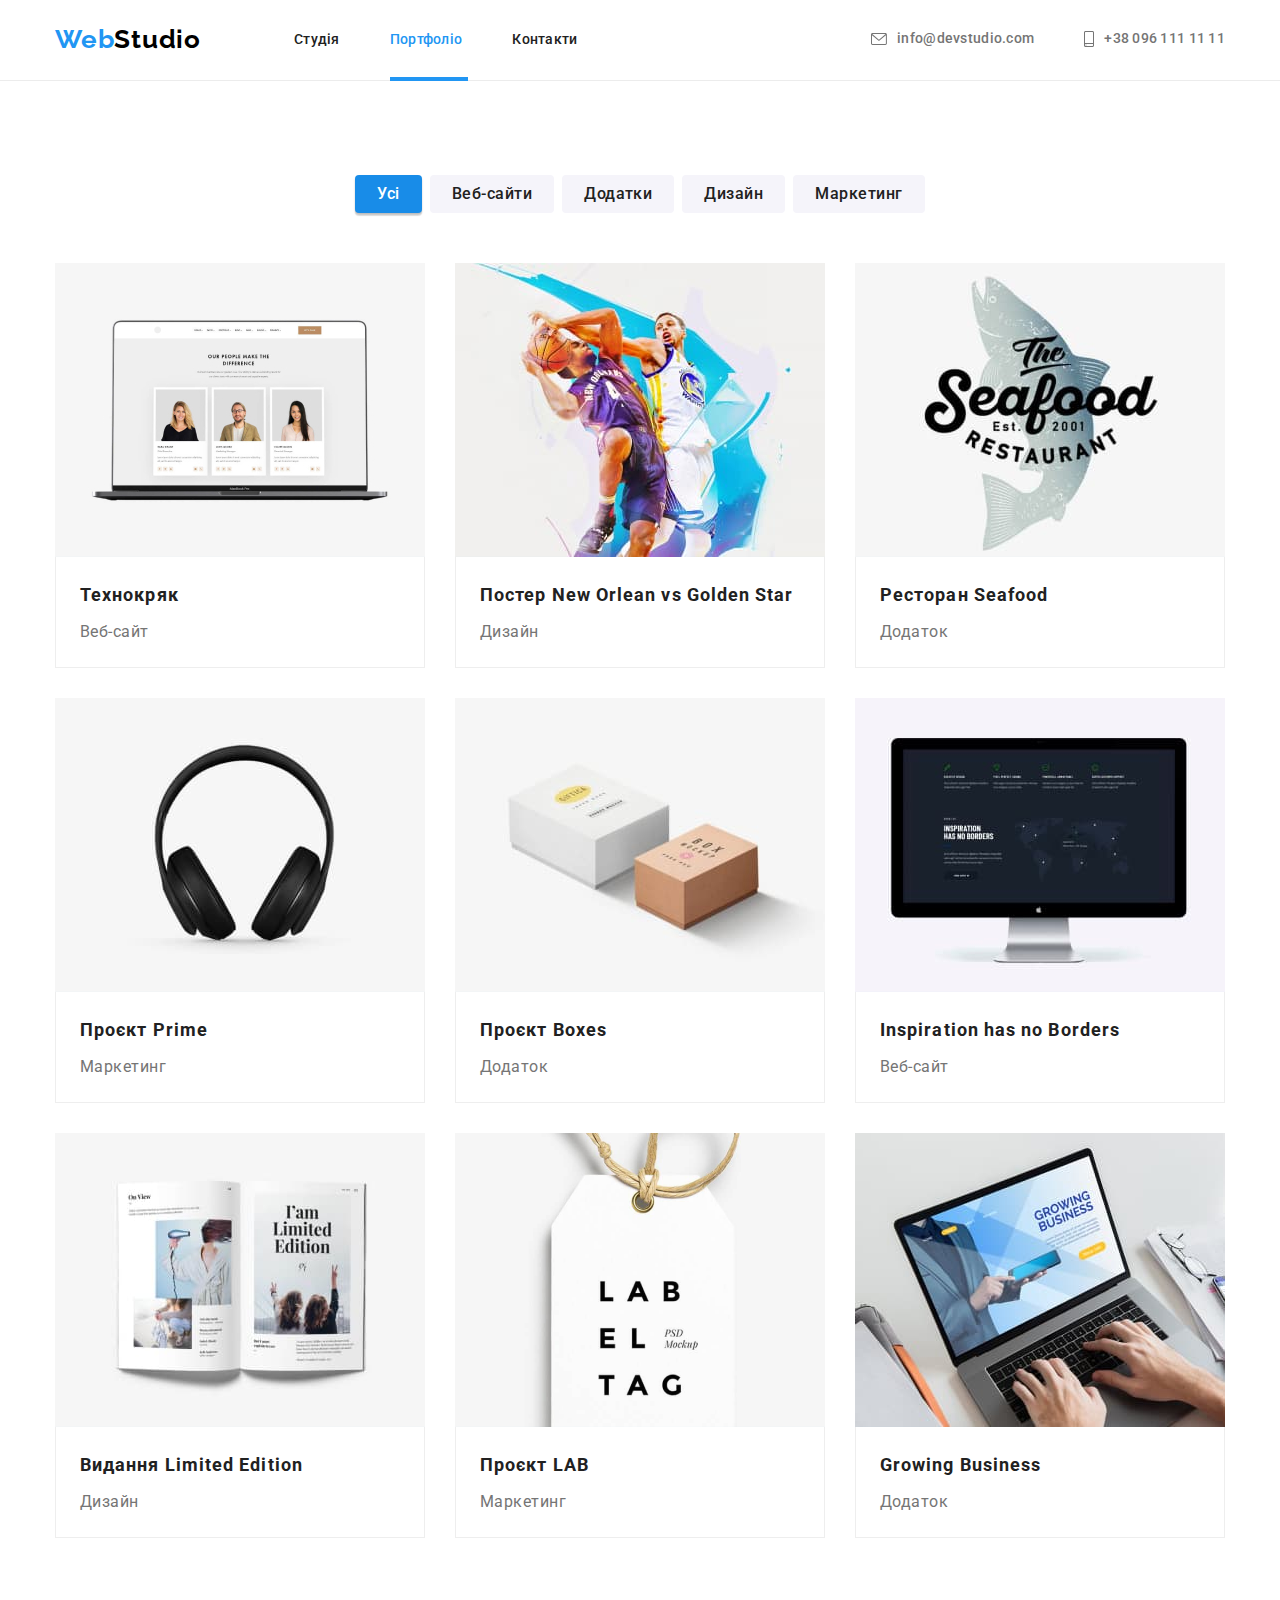
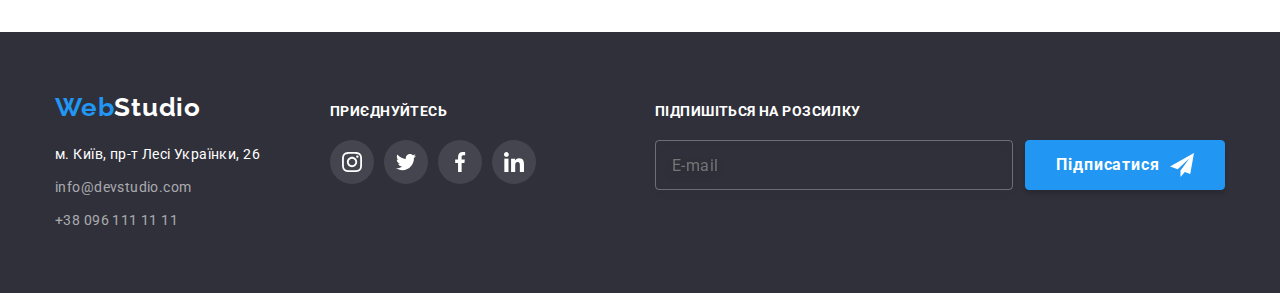
==== portofolio.html @ 0bc081ad "create" ====
<!DOCTYPE html>
<html lang="en">
<head>
    <meta charset="UTF-8">
    <meta http-equiv="X-UA-Compatible" content="IE=edge">
    <meta name="viewport" content="width=device-width, initial-scale=1.0">
    <title>Portofolio</title>
    <link rel="preconnect" href="https://fonts.googleapis.com">
    <link rel="preconnect" href="https://fonts.gstatic.com" crossorigin>
    <link href="https://fonts.googleapis.com/css2?family=Raleway:wght@700&family=Roboto:wght@400;500;700;900&display=swap" rel="stylesheet">
    <link rel="stylesheet" href="https://cdn.jsdelivr.net/npm/modern-normalize@1.1.0/modern-normalize.min.css">
    <link rel="stylesheet" href="./css/mainstyles.css">
</head>
<body>
<!-- /* ===========ХЕДЕР ПОРТФОЛІО================== */ -->
    <header class="header">
        <div class="container page-header-container">
            <nav class="page-nav">
                <a class="head-web-studio link" href="./index.html"><span class="first-part">Web</span><span class="second-part">Studio</span></a>
                <ul class="navigation-menu list">
                    <li class="menu-nav-item">
                        <a class="menu-nav-link link" href="./index.html">Студія</a>
                    </li>
                    <li class="menu-nav-item">
                        <a class="menu-nav-link nav-active f-nav-active link" href="./portofolio.html">Портфоліо</a>
                    </li>
                    <li class="menu-nav-item">
                        <a class="menu-nav-link link" href="#">Контакти</a>
                    </li>
                
                </ul>
                
            </nav>
            <ul class="contacts-list list">
              
                <li class="item-email item-contact">
                     <a href="mailto:info@devstudio.com" class="item-link link">
                        <svg aria-label="іконка контактів" class="contact-email-icon ">
                            <use href="./images/sprite.svg#icon-envelope"></use>
                        </svg>info@devstudio.com
                    </a>
                </li>
                <li class="item-link item-contact">
                     <a href="tel:+380961111111" class="item-link link">
                        <svg aria-label="іконка контактів" class="contact-telephone-icon">
                            <use href="./images/sprite.svg#icon-smartphone"></use>
                        </svg>+38 096 111 11 11
                    </a>
                </li>
            </ul>
            </div>
        </header>
    <main>
        <section class="section">
            <div class="container">
<!-- /* ============КНОПКИ ФІЛЬТРІВ============================== */ -->
                    <ul class="btn-filter list">
                        <li>
                            <button class="button current" type="button">Усі</button>
                        </li>
                        <li>
                            <button class="button" type="button">Веб-сайти</button>
                        </li>
                        <li>
                            <button class="button" type="button">Додатки</button>
                        </li>
                        <li>
                            <button class="button" type="button">Дизайн</button>
                        </li>
                        <li>
                            <button class="button" type="button">Маркетинг</button>
                        </li>
                    </ul> 
<!-- /* ===========ФОТО ПРОЄКТІВ======================== */ -->
                <h1 class="title-projects">Приклади проєктів</h1>
                <ul class="project-list list">
                    <li class="card-project">
                    <a class="card-project-link link" href=""> 
                        <div class="img-overlay">
                            <img src="./images/img (2).jpg" 
                            alt="технокряк">
                            <p class="overlay">Ресурс пропонує комплексні пропозиції
                                з різним рівнем функціоналу та сервісів. 
                                Все це дозволить відвідувачу отримати вичерпні
                                відомості про компанію чи приватну особу.</p>
                        </div>
                        <div class="info-project">
                            <h2 class="h-project">Технокряк</h2>
                            <p class="text-project">Веб-сайт</p>
                        </div>
                    </a>
                    </li>
                    <li class="card-project">
                        <a class="card-project-link link" href="">
                            <div class="img-overlay">
                                <img src="./images/img (2) (1).jpg" 
                            alt="постер">
                            <p class="overlay">Ресурс пропонує комплексні пропозиції
                            з різним рівнем функціоналу та сервісів. 
                            Все це дозволить відвідувачу отримати вичерпні
                            відомості про компанію чи приватну особу.</p>
                        </div>
                        <div class="info-project">
                            <h2 class="h-project">Постер New Orlean vs Golden Star</h2>
                            <p class="text-project">Дизайн</p>
                        </div></a>
                    </li>
                    <li class="card-project">
                        <a class="card-project-link link" href="">
                            <div class="img-overlay">
                            <img src="./images/img (3).jpg" 
                        alt="ресторан">
                        <p class="overlay">Ресурс пропонує комплексні пропозиції
                            з різним рівнем функціоналу та сервісів. 
                            Все це дозволить відвідувачу отримати вичерпні
                            відомості про компанію чи приватну особу.</p>
                        </div>
                        <div class="info-project">
                            <h2 class="h-project">Ресторан Seafood</h2>
                            <p class="text-project">Додаток</p>
                        </div></a>
                    </li>
                    <li class="card-project">
                        <a class="card-project-link link" href="">
                            <div class="img-overlay">
                                <img src="./images/img (4).jpg" 
                        alt="проєкт прайм">
                        <p class="overlay">Ресурс пропонує комплексні пропозиції
                            з різним рівнем функціоналу та сервісів. 
                            Все це дозволить відвідувачу отримати вичерпні
                            відомості про компанію чи приватну особу.</p></div>
                        <div class="info-project">
                            <h2 class="h-project">Проєкт Prime</h2>
                            <p class="text-project">Маркетинг</p>
                        </div></a>
                    </li>
                    <li class="card-project">
                        <a class="card-project-link link" href="">
                            <div class="img-overlay">
                                <img src="./images/img (5).jpg" 
                        alt="проєкт бокс">
                        <p class="overlay">Ресурс пропонує комплексні пропозиції
                            з різним рівнем функціоналу та сервісів. 
                            Все це дозволить відвідувачу отримати вичерпні
                            відомості про компанію чи приватну особу.</p></div>
                        <div class="info-project">
                            <h2 class="h-project">Проєкт Boxes</h2>
                            <p class="text-project">Додаток</p>
                        </div></a>
                    </li>
                    <li class="card-project">
                        <a class="card-project-link link" href="">
                            <div class="img-overlay"><img src="./images/img (6).jpg" 
                        alt="проєкт натхнення немає кордонів">
                        <p class="overlay">Ресурс пропонує комплексні пропозиції
                            з різним рівнем функціоналу та сервісів. 
                            Все це дозволить відвідувачу отримати вичерпні
                            відомості про компанію чи приватну особу.</p></div>
                        <div class="info-project">
                            <h2 class="h-project">Inspiration has no Borders</h2>
                            <p class="text-project">Веб-сайт</p>
                        </div></a>
                    </li>
                    <li class="card-project">
                        <a class="card-project-link link" href="">
                            <div class="img-overlay"><img src="./images/img (1)2.jpg" 
                        alt="лімітоване видання">
                        <p class="overlay">Ресурс пропонує комплексні пропозиції
                            з різним рівнем функціоналу та сервісів. 
                            Все це дозволить відвідувачу отримати вичерпні
                            відомості про компанію чи приватну особу.</p></div>
                        <div class="info-project">
                            <h2 class="h-project">Видання Limited Edition</h2>
                            <p class="text-project">Дизайн</p>
                        </div></a>
                    </li>
                    <li class="card-project">
                        <a class="card-project-link link" href="">
                            <div class="img-overlay"><img src="./images/img.png" 
                        alt="проєкт з маркетингу">
                        <p class="overlay">Ресурс пропонує комплексні пропозиції
                            з різним рівнем функціоналу та сервісів. 
                            Все це дозволить відвідувачу отримати вичерпні
                            відомості про компанію чи приватну особу.</p></div>
                        <div class="info-project">
                            <h2 class="h-project">Проєкт LAB</h2>
                            <p class="text-project">Маркетинг</p>
                        </div></a>
                    </li>
                    <li class="card-project">
                        <a class="card-project-link link" href="">
                            <div class="img-overlay"><img src="./images/img (1).jpg" 
                        alt="додаток для росту бізнесу">
                        <p class="overlay">Ресурс пропонує комплексні пропозиції
                            з різним рівнем функціоналу та сервісів. 
                            Все це дозволить відвідувачу отримати вичерпні
                            відомості про компанію чи приватну особу.</p></div>
                        <div class="info-project">
                            <h2 class="h-project">Growing Business</h2>
                            <p class="text-project">Додаток</p>
                        </div></a>
                    </li>

                </ul>
            </div>
       </section>
    </main>
<!-- /* ====================ФУТЕР ПОРТФОЛІО============*/ -->
    <footer class="footer">
        <div class="container footer-block">
            <address class="fotter-a">
                <a class="footer-web-studio link" href="./index.html"><span class="f-first-part">Web</span><span class="f-second-part">Studio</span></a>
                <ul class="f-contact-list list">
                    <li class="f-contact">
                        <a class=" geo link" href="https://goo.gl/maps/CPtrU1FHBa2aNyZL9" target="_blank" rel="noopener noreferrer nofollow">м. Київ, пр-т Лесі Українки, 26</a>
                    </li>
                    <li class="f-contact">
                        <a class=" bottom-contacts link" href="malito:info@devstudio.com">info@devstudio.com</a>
                    </li>
                    <li class="f-contact">
                        <a class=" bottom-contacts link" href="tel:+380961111111">+38 096 111 11 11</a>
                    </li>
            
                </ul>
            </address>
         <div class="social-media">
            <h3 class="social-title">Приєднуйтесь</h3>
            <ul class="footer-social-list list">
                <li class="footer-social-list-item">
                    <a href="" class="footer-social-link-item link">
                        <svg aria-label="іконка-інстаграму" class="footer-social-icon"
                        width="20"
                        height="20">
                        <use href="./images/sprite.svg#icon-instagram-2"></use>
                        </svg>
                    </a>
                </li>
                <li class="footer-social-list-item">
                    <a href="" class="footer-social-link-item link">
                        <svg aria-label="іконка-твітеру" class="footer-social-icon"
                        width="20"
                        height="20">
                        <use href="./images/sprite.svg#icon-twitter-1"></use>
                        </svg>
                    </a>
                </li>
                 <li class="footer-social-list-item">
                    <a href="" class="footer-social-link-item link">
                        <svg aria-label="іконка-фейсбуку" class="footer-social-icon"
                        width="20"
                        height="20">
                        <use href="./images/sprite.svg#icon-facebook-1"></use>
                        </svg>
                    </a>
                </li>
                <li class="footer-social-list-item">
                    <a href="" class="footer-social-link-item link">
                        <svg aria-label="іконка-лінкедін" class="footer-social-icon"
                        width="20"
                        height="20">
                        <use href="./images/sprite.svg#icon-linkedin-1"></use>
                        </svg>  
                    </a>
                </li>
            </ul>
        </div>
        <div class="subscribtion">
            <p class="title-subscribtion">Підпишіться на розсилку</p>
            <form class="form-subscribtion">
                <label class="form-field-subscr">
                    <input type="email"
                    class="input-subscr"
                    placeholder="E-mail"
                    required>
                </label>
                <button class="btn-subscr" type="submit">
                        Підписатися
                        <svg class="icon-subscr">
                            <use href="./images/sprite.svg#icon-send" ></use>
                        </svg>
                </button>
            </form>
    </div> 
    </div>
    </footer>
    
</body>
</html>
---- css/mainstyles.css ----
/* ===============КОНСТАНТИ============================ */
:root {
    --primary-font: 'Roboto', sans-serif;
    --secondary-font: 'Raleway', sans-serif;
    --color-white: #ffff;
    --color-light-blue: #2196F3;
    --color-dark-blue: #188CE8;
    --color-dark: #212121;
    --color-light-grey: #757575;
    --color-dark-grey: #2F303A;
    --letter-spacing-normal: 0.03em;
    --color-social-icon: #AFB1B8;
    --transition-dur-and-func: 250ms linear;

}
.link {
    text-decoration: none;
}
.list {
    list-style: none;
}
img {
    display: block;
    max-width: 100%;
    height: auto;
}
button {
    cursor: pointer;
}
h1,
h2,
h3,
h4,
p {
    margin-top: 0;
    margin-bottom: 0;
}
ul {
    margin-top: 0;
    margin-bottom: 0;
    padding-left: 0;
}
.container {
    width: 1200px;
    margin-left: auto;
    margin-right: auto;
    padding-left: 15px;
    padding-right: 15px;
}

/* =============СТУДІЯ============================= */


/* ===================ХЕДЕР ГОЛОВНОЇ СТОРІНКИ==================== */

.page-header-container {
    display: flex; 
    align-items: center; 
    justify-content: space-between;
   
}
.page-nav {
    display: flex;
    align-items: center;
}
.header {
    background-color: var(--color-white);
    padding-top: 24px;
    padding-bottom: 25px;
}

.head-web-studio {
    font-family: var(--secondary-font);
    font-weight: 700;
    font-style: normal;
    font-size: 26px;
    line-height: 1.19;
    letter-spacing: var(--letter-spacing-normal);
    margin-right: 93px;
}
.first-part {
    color: var(--color-light-blue);
}
.second-part {
    color: #000000 ;
}
.navigation-menu {
    display: flex;
    column-gap: 50px;
}
.menu-nav-link {
    font-family: var(--primary-font);
    font-weight: 500;
    font-size: 14px;
    line-height: 1.14;
    letter-spacing: 0.02em;
    color: var(--color-dark);
    transition: color var(--transition-dur-and-func);
}
.menu-nav-link:hover { color:var(--color-dark-blue)}
.menu-nav-link:focus { color:var(--color-dark-blue)} 
/* для обох сторінок */

.nav-active {
    color: var(--color-light-blue);
}

.nav-active::after {
    content: "";
    position: absolute;
    display: block;
    width: 48px;
    height: 4px;
    background: var(--color-light-blue);
    margin-left: auto;
    margin-right: auto;
    margin-top: 28px;
}

/* контакти */
.contacts-list {
    display: flex;
}


.item-email {
    margin-right: 50px;
}
.item-link {
    display: flex;
    align-items: center; 
    font-family: var(--primary-font);
    color: var(--color-light-grey);
    font-weight: 500;
    font-size: 14px;
    line-height: 1.14;
    letter-spacing: 0.02em;
    transition: color var(--transition-dur-and-func);
}
.item-link:hover, 
.item-link:focus { color:var(--color-dark-blue)}

.item-link-icon {
   margin-right: 10px;
}
.item-link:hover .contact-email-icon,
.item-link:focus .contact-email-icon {
    fill: var(--color-light-blue)
}
.item-link:hover .contact-telephone-icon,
.item-link:focus .contact-telephone-icon {
    fill: var(--color-light-blue)
}

.contact-email-icon {
    width: 16px;
    height: 12px;
    fill: var(--color-light-grey);
    margin-right: 10px;
    transition: fill var(--transition-dur-and-func);
}
.contact-telephone-icon {
    width: 10px;
    height: 16px;
    fill: var(--color-light-grey);
    margin-right: 10px;
    transition: fill var(--transition-dur-and-func);
}

/* =========ХЕДЕР ГОЛОВНОЇ СТОРІНКИ=================*/
    
 /* ======================МЕЙН================== */
    
/* ===================ШАПКА==================== */
.section-decision {  
    color: var(--color-white);
    font-family: var(--primary-font);
    padding-top: 200px;
    padding-bottom: 200px;
    display: block;
    text-align: center;
    background-image: linear-gradient(rgba(47, 48, 58, 0.4),
     rgba(47, 48, 58, 0.4)), 
    url("../images/background-header.jpg");
    background-size: cover;
    background-color: var(--color-dark-grey);
    max-width: 1600px; 
    margin: 0 auto; 
}

.title-decision {
    font-family: var(--primary-font);
    font-weight: 900;
    font-size: 44px;
    letter-spacing: 0.06em;
    text-transform: uppercase;
    margin-bottom: 30px;
}
.button-order {
    background-color: var(--color-light-blue);
    color: var(--color-white);
    font-family: var(--primary-font);
    font-weight: 700;
    font-size: 16px;
    line-height: 1.88;
    letter-spacing: 0.06em;
    box-shadow: 0px 4px 4px rgba(0, 0, 0, 0.15);
    border-radius: 4px;
    border: 0;
    padding-top: 10px;
    padding-left: 32px;
    padding-bottom: 10px;
    padding-right: 32px;
    transition: background-color var(--transition-dur-and-func);
}
    .button-order:hover,
    .button-order:focus {
     background-color:var(--color-dark-blue); }
/* ===================ШАПКА==================== */

/* ==========ОСОБЛИВОСТІ=========================== */

.head-title-priorities, 
.visually-hidden {
    position: absolute;
    white-space: nowrap;
    width: 1px;
    height: 1px;
    overflow: hidden;
    border: 0;
    padding: 0;
    clip: rect(0 0 0 0);
    clip-path: inset(50%);
    margin: -1px;
}
    
.features-item {
    background-color: #F5F4FA;
    display: flex;
    align-items: center;
    justify-content: center;
    width: 270px;
    height: 120px;
    margin-bottom: 30px;
}
.features-icon {
    width: 70px;
    height: 70px;
}

.priorities {
    font-family: var(--primary-font);
    font-size: 14px;
    letter-spacing: var(--letter-spacing-normal);
}
    
.priorities-list {
    display: flex;
    flex-wrap: wrap;
    column-gap: 30px;
}
.item-priorities {
    flex-basis: calc((100% - 90px) / 4);
}
.title {   
    font-size: 14px;
    font-weight: 700;
    line-height: 16px;
    text-transform: uppercase;
    color: var(--color-dark);
}
.text {   
    line-height: 24px;            
    color: var(--color-light-grey);
    margin-top: 10px;
}
/* ==========ОСОБЛИВОСТІ=========================== */



/* =============НАША РОБОТА=============================== */

.section {
    padding-top: 94px;
    padding-bottom: 94px;
}
.working {
    padding-top: 0;
}

.section-title {
    font-family: var(--primary-font);
    font-weight: 700;
    font-size: 36px;
    line-height: 1.17;
    text-align: center;
    letter-spacing: var(--letter-spacing-normal);
    color: var(--color-dark);
    margin-bottom: 50px;
}
.working-list {
    display: flex;
    justify-content: space-between;
}
.working-space {
    position: relative;
}
.working-text {
    display: flex;
    justify-content: center;
    padding-top: 27px;
    padding-bottom: 27px;
    background: rgba(47, 48, 58, 0.8);
    font-family: var(--primary-font);
    font-weight: 700;
    font-size: 14px;
    line-height: 1.14;
    letter-spacing: var(--letter-spacing-normal);
    text-transform: uppercase;
    color: var(--color-white);
    position: absolute;
    bottom: 0;
    left: 0; 
    width: 100%;
    

}
/* =============НАША РОБОТА=============================== */

/* ==================КОМАНДА===================*/
.team-space {
    background-color: #F5F4FA;
}
.team-list {
    display: flex;
    justify-content: space-between;
}
.card {
    background-color: var(--color-white);  
    font-family: var(--primary-font);
    font-size: 16px;
    line-height: 1.19;
    letter-spacing: var(--letter-spacing-normal);
    align-items: center;
    box-shadow: 0px 1px 3px rgba(0, 0, 0, 0.12), 0px 1px 1px rgba(0, 0, 0, 0.14), 0px 2px 1px rgba(0, 0, 0, 0.2);
    border-radius: 0px 0px 4px 4px;
    flex-basis: calc((100% - 90px) / 4);
}
.info-team {
    display: block;
    text-align: center;
    align-items: center;
    padding-top: 30px;
    padding-bottom: 30px;
}
.name {
    font-weight: 500;
    font-size: 16px;
    color: var(--color-dark);
    margin-bottom: 10px;
}
.position {
    font-weight: 400;
    color: var(--color-light-grey); 

}

.social-list {
    display: flex;
    justify-content: center;
    column-gap: 10px;
    margin-top: 16px;
}
.social-link-item {
    display: flex;
    align-items: center;
    justify-content: center;
    width: 44px;
    height: 44px;
    border-radius: 50%;
    background-color: var(--color-white);
    fill: var(--color-social-icon);
    transition: background-color var(--transition-dur-and-func);  
}
.social-icon {
    width: 20px;
    height: 20px;
    transition: fill var(--transition-dur-and-func); 
}
.social-link-item:hover,
.social-link-item:focus {
    background-color: var(--color-light-blue);
}
.social-link-item:hover .social-icon,
.social-link-item:focus .social-icon {
    fill: var(--color-white);
}
/* ==================КОМАНДА===================*/


/* <!-- ================ПОСТІЙНІ КЛІЄНТИ========================== --> */
.customer-list {
    display: flex;
    column-gap: 30px;
}
.customer-list-item {
    flex-basis: calc((100% - 150px) / 6);
}
.customer-link-item {
    display: flex;
    align-items: center;
    justify-content: center;
    height: 92px;
    border: 1px solid #AFB1B8;
    border-radius: 4px;
    transition: border var(--transition-dur-and-func);
}
.customer-link-item:hover .customer-icon,
.customer-link-item:focus .customer-icon {
    fill: var(--color-light-blue)
}
.customer-link-item:hover,
.customer-link-item:focus {
    border: 1px solid #2196F3;
}
.customer-icon {
    width: 106px;
    height: 60px;
    fill: #AFB1B8;
    transition: fill var(--transition-dur-and-func);
}


/* <!-- ================ПОСТІЙНІ КЛІЄНТИ========================== --> */

/* ==============ФУТЕР================================ */
.footer {
    background-color: var(--color-dark-grey);
    padding-top: 60px;
    padding-bottom: 60px;
    display: flex;
    }
.fotter-a {
    font-style: normal;
    margin-right: 70px;

}
.footer-block {
    display: flex;
    align-items: baseline;
}

.footer-web-studio {
    display: inline-block;
    font-family: var(--secondary-font);
    font-weight: 700;
    font-size: 26px;
    line-height: 1.19;
    letter-spacing: var(--letter-spacing-normal);
    margin-bottom: 20px;
}
.f-first-part {
    color: var(--color-light-blue);
}
.f-second-part {
    color: var(--color-white) ;
}
.f-contact-list {
  display: inline;
}

.f-contact:not(:last-child) {
  margin-bottom: 9px;
}
.geo,
.bottom-contacts {
    font-family: var(--primary-font);
    font-size: 14px;
    line-height: 1.71;
    letter-spacing: var(--letter-spacing-normal);
    transition: color var(--transition-dur-and-func);
}
.geo {
    color: var(--color-white);  
}
.bottom-contacts {
    color: #ffffff99;
}
.geo:hover { color:var(--color-dark-blue)}
.bottom-contacts:hover { color:var(--color-dark-blue)}

.geo:focus { color:var(--color-dark-blue)} 
.bottom-contacts:focus { color:var(--color-dark-blue)} 


.social-title {
    font-family: var(--primary-font);
    font-weight: 700;
    font-size: 14px;
    line-height: 1.14;
    letter-spacing: var(--letter-spacing-normal);
    text-transform: uppercase;
    color: #FFFFFF;
    margin-bottom: 20px;
}
.footer-social-list {
    display: flex;
    column-gap: 10px;
}
.footer-social-link-item {
    display: flex;
    align-items: center;
    justify-content: center;
    width: 44px;
    height: 44px;
    border-radius: 50%;
    background-color: var(--color-dark-grey);
    background: rgba(255, 255, 255, 0.1); 
    fill: var(--color-white);
    transition: background-color var(--transition-dur-and-func);
    
}
.footer-social-icon {
    width: 20px;
    height: 20px;
    transition: fill var(--transition-dur-and-func);
}
.footer-social-link-item:hover,
.footer-social-link-item:focus {
    background-color: var(--color-light-blue);
}
.footer-social-link-item:hover .footer-social-icon,
.footer-social-link-item:focus .footer-social-icon {
    fill: var(--color-white);
}
/* ==============ФУТЕР================================ */






/* ===========================PORTOFOLIO====================== */


/* ===========ХЕДЕР ПОРТФОЛІО================== */

.page-header-container {
    display: flex; 
    align-items: center; 
    justify-content: space-between;
   
}
.page-nav {
    display: flex;
    align-items: center;
}
.header {
    background-color: var(--color-white);
    padding-top: 24px;
    padding-bottom: 25px;  
    border-bottom: 1px solid #ECECEC;
}

.head-web-studio {
    font-family: var(--secondary-font);
    font-weight: 700;
    font-style: normal;
    font-size: 26px;
    line-height: 1.19;
    letter-spacing: var(--letter-spacing-normal);
    margin-right: 93px;
}
.first-part {
    color: var(--color-light-blue);
}
.second-part {
    color: #000000 ;
}
.navigation-menu {
    display: flex;
    column-gap: 50px;
}

.menu-nav-link {
    font-family: var(--primary-font);
    font-weight: 500;
    font-size: 14px;
    line-height: 1.14;
    letter-spacing: 0.02em;
    color: var(--color-dark);
    transition: color var(--transition-dur-and-func);
}
.menu-nav-link:hover { color:var(--color-dark-blue)}
.menu-nav-link:focus { color:var(--color-dark-blue)} 

.nav-active {
    color: var(--color-light-blue);
}

.f-nav-active::after {
    content: "";
    position: absolute;
    display: block;
    width: 78px;
    height: 4px;
    background: var(--color-light-blue);
    margin-left: auto;
    margin-right: auto;
    margin-top: 28px;
}


/* ===========ХЕДЕР ПОРТФОЛІО================== */

    
/* ============КНОПКИ ФІЛЬТРІВ============================== */
.title-projects, 
.visually-hidden {
    position: absolute;
    white-space: nowrap;
    width: 1px;
    height: 1px;
    overflow: hidden;
    border: 0;
    padding: 0;
    clip: rect(0 0 0 0);
    clip-path: inset(50%);
    margin: -1px;
}

.btn-filter {
    display: flex;
    flex-wrap: wrap;
    column-gap: 8px;
    align-items: center;
    justify-content: center;
    margin-bottom: 50px;

}
.button {
    background-color: #F5F4FA;
    color: var(--color-dark);
    border-radius: 4px;
    border: none;
    font-family: var(--primary-font);
    font-weight: 500;
    font-size: 16px;
    line-height: 1.63;
    text-align: center;
    letter-spacing: var(--letter-spacing-normal);
    padding-left: 22px;
    padding-right: 22px;
    padding-top: 6px;
    padding-bottom: 6px;
    transition: color var(--transition-dur-and-func), 
    background-color var(--transition-dur-and-func), 
    box-shadow var(--transition-dur-and-func); 
}
.current {
    background-color:var(--color-dark-blue);
    color: var(--color-white);
    box-shadow: 0px 3px 1px rgba(0, 0, 0, 0.1),
    0px 1px 2px rgba(0, 0, 0, 0.08),
    0px 2px 2px rgba(0, 0, 0, 0.12); 
}

.button:hover,
.button:focus  { 
background-color:var(--color-dark-blue);
color: var(--color-white);
box-shadow: 0px 3px 1px rgba(0, 0, 0, 0.1),
 0px 1px 2px rgba(0, 0, 0, 0.08),
 0px 2px 2px rgba(0, 0, 0, 0.12);  }

/* ============КНОПКИ ФІЛЬТРІВ============================== */

/* ===========ФОТО ПРОЄКТІВ======================== */

.project-list {
    display: flex;
    flex-wrap: wrap;
    gap: 30px;
}
.card-project {
    flex-basis: calc((100% - 60px) / 3);
   
}
.card-project-link {
    display: block;
    transition: box-shadow var(--transition-dur-and-func);
}
.card-project-link:hover { 
box-shadow: 0px 1px 1px rgba(0, 0, 0, 0.12), 0px 4px 4px rgba(0, 0, 0, 0.06), 1px 4px 6px rgba(0, 0, 0, 0.16);}
.card-project-link:focus { 
box-shadow: 0px 1px 1px rgba(0, 0, 0, 0.12), 0px 4px 4px rgba(0, 0, 0, 0.06), 1px 4px 6px rgba(0, 0, 0, 0.16);}
.img-overlay {
    position: relative;
    overflow: hidden;
}
.overlay {
    display: flex;
    align-items: center;
    justify-content: center;
    position: absolute;
    background: rgba(33, 150, 243, 0.9);
    font-family: var(--primary-font);
    font-weight: 400;
    font-size: 18px;
    line-height: 1.56;
    letter-spacing: var(--letter-spacing-normal);
    color: #FFFFFF;
    padding-left: 24px;
    padding-right: 24px;
   
    width: 100%;
    height: 100%;
    transform: translateY(100%);
    top: 0;
    left: 0;
    transition: var(--transition-dur-and-func);
}
.card-project-link:hover .overlay,
.card-project-link:focus .overlay {
    transform: translateY(0%);
   
}
.info-project {
    display: block;
    padding-left: 24px;
    padding-top: 20px;
    padding-bottom: 20px;
    padding-right: 24px;
    border-bottom: 1px solid #EEEEEE;
    border-left: 1px solid #EEEEEE;
    border-right: 1px solid #EEEEEE;
}
.h-project {
    font-family: var(--primary-font);
    font-weight: 700;
    font-size: 18px;
    line-height: 2;
    letter-spacing: 0.06em;
    color: var(--color-dark);
    margin-bottom: 4px;
}
.text-project {
    font-family: var(--primary-font);
    font-size: 16px;
    line-height: 1.88;
    letter-spacing: var(--letter-spacing-normal);
    color: var(--color-light-grey);

}
/* ===========ФОТО ПРОЄКТІВ======================== */


/* ====================ФУТЕР ПОРТФОЛІО============*/
.footer {
    background-color: var(--color-dark-grey);
    padding-top: 60px;
    padding-bottom: 60px;
}

.footer-a {
    font-style:normal;
 }   
.f-first-part {
    color: var(--color-light-blue);
}
.f-second-part {
    color: var(--color-white) ;
}



.geo,
.bottom-contacts {
    font-family: var(--primary-font);
    font-size: 14px;
    line-height: 1.71;
    letter-spacing: var(--letter-spacing-normal);
    transition: color var(--transition-dur-and-func);
}
.geo {
    color: var(--color-white);  
}
.bottom-contacts { 
    color: #ffffff99; 
}
.geo:hover, 
.geo:focus,
.bottom-contacts:hover, 
.bottom-contacts:focus   { 
    color:var(--color-dark-blue);
}
/* ====================ФУТЕР ПОРТФОЛІО============*/

/* ================РОЗСИЛКА=================== */
.subscribtion {
   margin-left: auto;

}
.title-subscribtion {
    font-family: var(--primary-font);
    font-weight: 700;
    font-size: 14px;
    line-height: 1.14;
    letter-spacing: var(--letter-spacing-normal);
    text-transform: uppercase;
    color: var(--color-white); 
    margin-bottom: 20px;
}
.form-subscribtion {
    display: flex; 

}
.input-subscr {
    font-family: var(--primary-font);
    font-weight: 400;
    font-size: 16px;
    line-height: 0.8;
    display: flex;
    align-items: center;
    min-width: 358px;
    min-height: 50px;
    letter-spacing: var(--letter-spacing-normal);
    color: #ffffff99;
    background-color: transparent;
    border: 1px solid rgba(255, 255, 255, 0.3);
    filter: drop-shadow(0px 4px 4px rgba(0, 0, 0, 0.15));
    border-radius: 4px;
    padding-left: 16px;
}
.btn-subscr {
    display: flex;
    justify-content: center;
    align-items: center;
    background: var(--color-light-blue);
    box-shadow: 0px 4px 4px rgba(0, 0, 0, 0.15);
    border-radius: 4px;
    min-width: 200px;
    min-height: 50px;
    border: 1px solid var(--color-light-blue);
    margin-left: 12px;
    font-family: var(--primary-font);
    font-weight: 700;
    font-size: 16px;
    line-height: 0.53;
    letter-spacing: 0.06em;
    color: var(--color-white);
    transition: background-color var(--transition-dur-and-func);
}
.btn-subscr:hover,
.btn-subscr:focus {
    background-color: var(--color-dark-blue);
}
.icon-subscr {
    width: 24px;
    height: 24px;
    margin-left: 10px;
}





/* ====================BACKDROP/MODAL WINDOW============*/

.backdrop {
    position: fixed;
    top: 0;
    left: 0;
    width: 100%;
    height: 100%;
    background-color:  rgba(0, 0, 0, 0.2);
    z-index: 100;
    transition: visibility 250ms ease, opacity 250ms ease;
}
.backdrop.is-hidden {
    visibility: hidden;
    opacity: 0;
    pointer-events: none;
}
.modal {
    position: absolute;
    top: 50%;
    left: 50%;
    transform: translate(-50%, -50%);
    width: 528px;
    padding: 40px;
    background-color: var(--color-white);
}
.modal-form {
    display: flex;
    flex-direction: column;
}
.modal-form-field {
    margin-bottom: 10px;
}
.modal-close-btn {
    position: absolute;
    top: 8px;
    right: 8px; 
    display: flex;
    align-items: center;
    justify-content: center;
    width: 30px;
    height: 30px;
    background-color: var(--color-white);
    border: 1px solid rgba(0, 0, 0, 0.1);
    border-radius: 50%;
    padding: 0;
    transition: fill var(--transition-dur-and-func);
    
}
.modal-input-icon {
    transition: fill var(--transition-dur-and-func);
}
.modal-close-btn:hover .modal-close-icon,
.modal-close-btn:focus .modal-close-icon {
    fill: var(--color-light-blue)
}
 /* Форма */
.modal-form-title {
    font-family: var(--primary-font);
    font-weight: 700;
    font-size: 20px;
    line-height: 1.17;
    text-align: center;
    letter-spacing: var(--letter-spacing-normal);
    color: var(--color-dark);
    margin-bottom: 12px;
}
.modal-tip {
    font-family: var(--primary-font);
    font-weight: 400;
    font-size: 12px;
    line-height: 0.86;
    letter-spacing: 0.01em;
    color: var(--color-light-grey); 
    display: block;
    margin-bottom: 4px;
}
.modal-form-input-wrapper {
    position: relative;
}
.modal-input {
    font-size: 12px;
    width: 100%;
    height: 40px;
    border: 1px solid rgba(33, 33, 33, 0.2);
    border-radius: 4px;
    padding-left: 42px;
    cursor: text;
    transition: border-color var(--transition-dur-and-func);
}
.modal-input:focus,
.modal-input:hover {
    border-color: var(--color-light-blue);
    outline: none;
}
.modal-input-icon {
    display: block;
    width: 18px;
    height: 18px;
    position: absolute;
    top: 50%;
    left: 12px;
    transform: translateY(-50%);
    transition: fill var(--transition-dur-and-func);
}

.modal-input:focus + .modal-input-icon {
    fill: var(--color-light-blue);
}
.modal-input:hover + .modal-input-icon {
    fill: var(--color-light-blue);
}
/* Коментар */
.modal-form-message {
    width: 100%;
    height: 120px;
    border: 1px solid rgba(33, 33, 33, 0.2);
    border-radius: 4px;
    padding: 12px 16px;
    resize: none;
    margin-bottom: 20px;
    transition: border-color var(--transition-dur-and-func);
    font-size: 12px;

}
.modal-form-message:hover,
.modal-form-message:focus {
    border-color: var(--color-dark-blue);
    outline: none;
}
/* Чекбокс */
.modal-form-checkbox-field {
    font-family: var(--primary-font);
    font-weight: 400;
    font-size: 14px;
    line-height: 0.58;
    letter-spacing: var(--letter-spacing-normal);
    color: var(--color-light-grey); 
    margin-bottom: 30px;
    display: flex;
    align-self: baseline;
    padding-left: 12px;
    
}
.modal-input-checkbox {
    appearance: none;
    position: absolute;
}
.modal-input-chexbox-link {
    color: var(--color-light-blue);
   
}
.checkbox-icon {
    width: 16px;
    height: 15px;
    border: 2px solid var(--color-dark);
    border-radius: 2px;
    cursor: pointer;
    margin-right: 6px;
}
.check-icon-mark {
    display: none;
}
.modal-input-checkbox:checked + .checkbox-icon .check-icon-mark {
    display: block;
}
.modal-input-checkbox:focus + .checkbox-icon {
    border-color:var(--color-light-blue);} 
.modal-input-checkbox:checked + .checkbox-icon { 
    border-color:var(--color-light-blue);}
/* Кнопка прийняти */
.modal-form-submit {
    font-family: var(--primary-font);
    font-weight: 700;
    font-size: 16px;
    line-height: 0.53;
    letter-spacing: 0.06em;
    color: var(--color-white);
    background-color: var(--color-light-blue);
    min-width: 200px;
    min-height: 50px;
    box-shadow: 0px 4px 4px rgba(0, 0, 0, 0.15);
    border-radius: 4px;
    border: none;
    transition: background-color var(--transition-dur-and-func);
    align-self: center;
}
.modal-form-submit:hover,
.modal-form-submit:focus {
    background-color: var(--color-dark-blue);
}
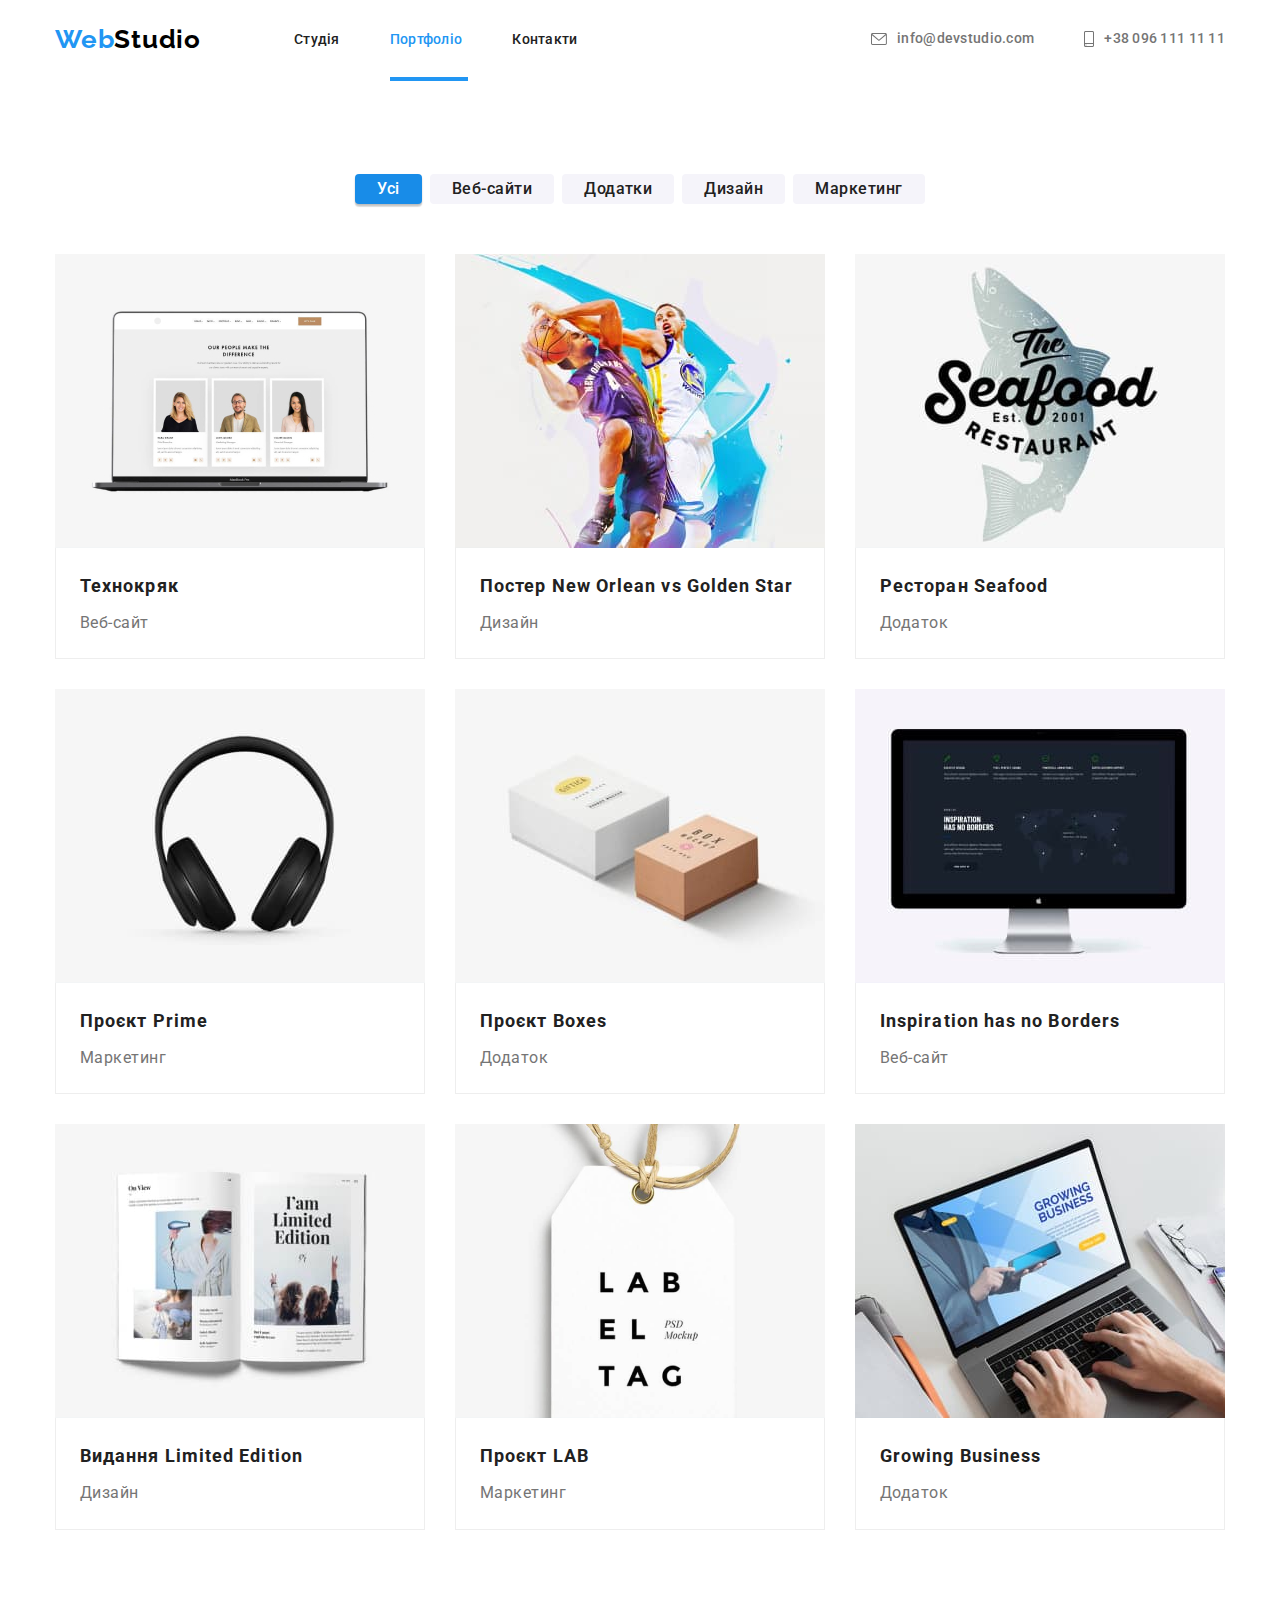
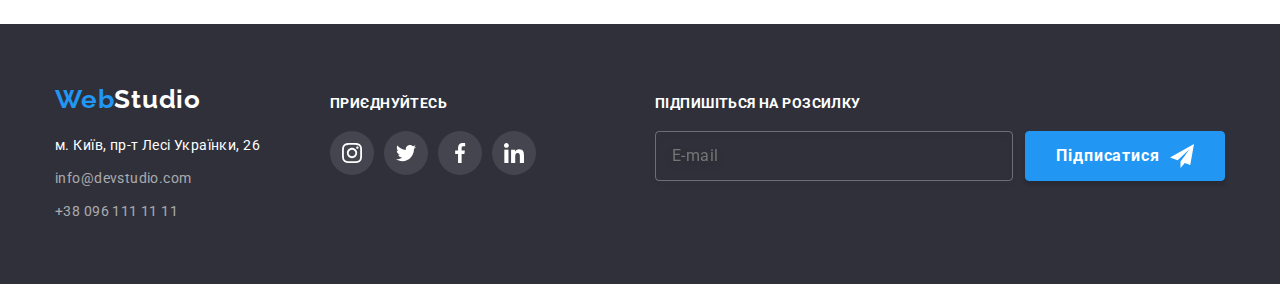
==== commit 0a23bb2c: "update" ====
--- a/portofolio.html
+++ b/portofolio.html
@@ -1,48 +1,47 @@
 <!DOCTYPE html>
 <html lang="en">
 <head>
-    <meta charset="UTF-8">
-    <meta http-equiv="X-UA-Compatible" content="IE=edge">
-    <meta name="viewport" content="width=device-width, initial-scale=1.0">
+    <meta charset="UTF-8" />
+    <meta http-equiv="X-UA-Compatible" content="IE=edge" />
+    <meta name="viewport" content="width=device-width, initial-scale=1.0" />
     <title>Portofolio</title>
-    <link rel="preconnect" href="https://fonts.googleapis.com">
-    <link rel="preconnect" href="https://fonts.gstatic.com" crossorigin>
-    <link href="https://fonts.googleapis.com/css2?family=Raleway:wght@700&family=Roboto:wght@400;500;700;900&display=swap" rel="stylesheet">
-    <link rel="stylesheet" href="https://cdn.jsdelivr.net/npm/modern-normalize@1.1.0/modern-normalize.min.css">
-    <link rel="stylesheet" href="./css/mainstyles.css">
+    <link rel="preconnect" href="https://fonts.googleapis.com" />
+    <link rel="preconnect" href="https://fonts.gstatic.com" crossorigin />
+    <link href="https://fonts.googleapis.com/css2?family=Raleway:wght@700&family=Roboto:wght@400;500;700;900&display=swap" rel="stylesheet" />
+    <link rel="stylesheet" href="https://cdn.jsdelivr.net/npm/modern-normalize@1.1.0/modern-normalize.min.css" />
+    <link rel="stylesheet" href="./css/main.min.css" />
+    
 </head>
 <body>
 <!-- /* ===========ХЕДЕР ПОРТФОЛІО================== */ -->
     <header class="header">
-        <div class="container page-header-container">
-            <nav class="page-nav">
-                <a class="head-web-studio link" href="./index.html"><span class="first-part">Web</span><span class="second-part">Studio</span></a>
-                <ul class="navigation-menu list">
-                    <li class="menu-nav-item">
-                        <a class="menu-nav-link link" href="./index.html">Студія</a>
-                    </li>
-                    <li class="menu-nav-item">
-                        <a class="menu-nav-link nav-active f-nav-active link" href="./portofolio.html">Портфоліо</a>
-                    </li>
-                    <li class="menu-nav-item">
-                        <a class="menu-nav-link link" href="#">Контакти</a>
+        <div class="container header-container">
+            <nav class="page-navigation">
+                <a class="logo link" href="./index.html"><span class="logo__first-part">Web</span><span class="logo__second-part">Studio</span></a>
+                <ul class="menu list">
+                    <li>
+                        <a class="menu__link link" href="./index.html">Студія</a>
+                    </li>
+                    <li>
+                        <a class="menu__link menu__link_portfolio_current link" href="./portofolio.html">Портфоліо</a>
+                    </li>
+                    <li>
+                        <a class="menu__link link" href="#">Контакти</a>
                     </li>
                 
                 </ul>
-                
             </nav>
-            <ul class="contacts-list list">
-              
-                <li class="item-email item-contact">
-                     <a href="mailto:info@devstudio.com" class="item-link link">
-                        <svg aria-label="іконка контактів" class="contact-email-icon ">
+            <ul class="contacts list">
+                <li class="contacts__email-item">
+                     <a href="mailto:info@devstudio.com" class="contacts__link link">
+                        <svg aria-label="іконка контактів" class="contacts__email-icon ">
                             <use href="./images/sprite.svg#icon-envelope"></use>
                         </svg>info@devstudio.com
                     </a>
                 </li>
-                <li class="item-link item-contact">
-                     <a href="tel:+380961111111" class="item-link link">
-                        <svg aria-label="іконка контактів" class="contact-telephone-icon">
+                <li class="contacts__tel-item">
+                     <a href="tel:+380961111111" class="contacts__link link">
+                        <svg aria-label="іконка контактів" class="contacts__telephone-icon">
                             <use href="./images/sprite.svg#icon-smartphone"></use>
                         </svg>+38 096 111 11 11
                     </a>
@@ -54,9 +53,9 @@
         <section class="section">
             <div class="container">
 <!-- /* ============КНОПКИ ФІЛЬТРІВ============================== */ -->
-                    <ul class="btn-filter list">
-                        <li>
-                            <button class="button current" type="button">Усі</button>
+                    <ul class="btn_filter list">
+                        <li>
+                            <button class="button button_current" type="button">Усі</button>
                         </li>
                         <li>
                             <button class="button" type="button">Веб-сайти</button>
@@ -72,7 +71,7 @@
                         </li>
                     </ul> 
 <!-- /* ===========ФОТО ПРОЄКТІВ======================== */ -->
-                <h1 class="title-projects">Приклади проєктів</h1>
+                <h1 class="title-projects visually-hidden">Приклади проєктів</h1>
                 <ul class="project-list list">
                     <li class="card-project">
                     <a class="card-project-link link" href=""> 
@@ -207,55 +206,55 @@
     </main>
 <!-- /* ====================ФУТЕР ПОРТФОЛІО============*/ -->
     <footer class="footer">
-        <div class="container footer-block">
-            <address class="fotter-a">
-                <a class="footer-web-studio link" href="./index.html"><span class="f-first-part">Web</span><span class="f-second-part">Studio</span></a>
-                <ul class="f-contact-list list">
-                    <li class="f-contact">
-                        <a class=" geo link" href="https://goo.gl/maps/CPtrU1FHBa2aNyZL9" target="_blank" rel="noopener noreferrer nofollow">м. Київ, пр-т Лесі Українки, 26</a>
-                    </li>
-                    <li class="f-contact">
-                        <a class=" bottom-contacts link" href="malito:info@devstudio.com">info@devstudio.com</a>
-                    </li>
-                    <li class="f-contact">
-                        <a class=" bottom-contacts link" href="tel:+380961111111">+38 096 111 11 11</a>
+        <div class="container footer__container">
+            <address class="footer__address">
+                <a class="footer-logo link" href="./index.html"><span class="logo__first-part">Web</span><span class="footer-logo__second-part">Studio</span></a>
+                <ul class="footer__contacts list">
+                    <li class="footer__contacts_item">
+                        <a class="footer__geo link" href="https://goo.gl/maps/CPtrU1FHBa2aNyZL9" target="_blank" rel="noopener noreferrer nofollow">м. Київ, пр-т Лесі Українки, 26</a>
+                    </li>
+                    <li class="footer__contacts_item">
+                        <a class="footer__contacts_link link" href="malito:info@devstudio.com">info@devstudio.com</a>
+                    </li>
+                    <li class="footer__contacts_item">
+                        <a class="footer__contacts_link link" href="tel:+380961111111">+38 096 111 11 11</a>
                     </li>
             
                 </ul>
             </address>
          <div class="social-media">
-            <h3 class="social-title">Приєднуйтесь</h3>
-            <ul class="footer-social-list list">
-                <li class="footer-social-list-item">
-                    <a href="" class="footer-social-link-item link">
-                        <svg aria-label="іконка-інстаграму" class="footer-social-icon"
+            <h3 class="footer__social_title">Приєднуйтесь</h3>
+            <ul class="footer__social_list list">
+                <li class="footer__social_item">
+                    <a href="" class="footer__social_link link">
+                        <svg aria-label="іконка-інстаграму" class="footer__social_icon"
                         width="20"
                         height="20">
                         <use href="./images/sprite.svg#icon-instagram-2"></use>
                         </svg>
                     </a>
                 </li>
-                <li class="footer-social-list-item">
-                    <a href="" class="footer-social-link-item link">
-                        <svg aria-label="іконка-твітеру" class="footer-social-icon"
+                <li class="footer__social_item">
+                    <a href="" class="footer__social_link link">
+                        <svg aria-label="іконка-твітеру" class="footer__social_icon" 
                         width="20"
                         height="20">
                         <use href="./images/sprite.svg#icon-twitter-1"></use>
                         </svg>
                     </a>
                 </li>
-                 <li class="footer-social-list-item">
-                    <a href="" class="footer-social-link-item link">
-                        <svg aria-label="іконка-фейсбуку" class="footer-social-icon"
+                 <li class="footer__social_item">
+                    <a href="" class="footer__social_link link">
+                        <svg aria-label="іконка-фейсбуку" class="footer__social_icon" 
                         width="20"
                         height="20">
                         <use href="./images/sprite.svg#icon-facebook-1"></use>
                         </svg>
                     </a>
                 </li>
-                <li class="footer-social-list-item">
-                    <a href="" class="footer-social-link-item link">
-                        <svg aria-label="іконка-лінкедін" class="footer-social-icon"
+                <li class="footer__social_item">
+                    <a href="" class="footer__social_link link">
+                        <svg aria-label="іконка-лінкедін" class="footer__social_icon"
                         width="20"
                         height="20">
                         <use href="./images/sprite.svg#icon-linkedin-1"></use>
@@ -264,18 +263,18 @@
                 </li>
             </ul>
         </div>
-        <div class="subscribtion">
-            <p class="title-subscribtion">Підпишіться на розсилку</p>
-            <form class="form-subscribtion">
-                <label class="form-field-subscr">
+        <div class="subscription">
+            <p class="subscription__title">Підпишіться на розсилку</p>
+            <form class="subscription__form">
+                <label>
                     <input type="email"
-                    class="input-subscr"
+                    class="subscription__input"
                     placeholder="E-mail"
                     required>
                 </label>
-                <button class="btn-subscr" type="submit">
+                <button class="subscription__button" type="submit">
                         Підписатися
-                        <svg class="icon-subscr">
+                        <svg class="subscription__button_icon">
                             <use href="./images/sprite.svg#icon-send" ></use>
                         </svg>
                 </button>
--- a/css/main.min.css
+++ b/css/main.min.css
@@ -0,0 +1 @@
+:root{--primary-font: "Roboto", sans-serif;--secondary-font: "Raleway", sans-serif;--color-white: #ffff;--color-light-blue: #2196F3;--color-dark-blue: #188CE8;--color-dark: #212121;--color-light-grey: #757575;--color-dark-grey: #2F303A;--letter-spacing-normal: 0.03em;--color-social-icon: #AFB1B8;--transition-dur-and-func: 250ms linear}.visually-hidden{position:absolute;white-space:nowrap;width:1px;height:1px;overflow:hidden;border:0;padding:0;clip:rect(0 0 0 0);clip-path:inset(50%);margin:-1px}.link{text-decoration:none}.list{list-style:none}img{display:block;max-width:100%;height:auto}button{cursor:pointer}h1,h2,h3,h4,p{margin-top:0;margin-bottom:0}ul{margin-top:0;margin-bottom:0;padding-left:0}body{font-family:var(--primary-font)}.container{width:1200px;margin-left:auto;margin-right:auto;padding-left:15px;padding-right:15px}.section{padding-top:94px;padding-bottom:94px}.header{background-color:var(--color-white);padding-top:24px;padding-bottom:25px}.header-container{display:flex;align-items:center;justify-content:space-between}.page-navigation{display:flex;align-items:center}.menu{display:flex;column-gap:50px}.menu__link{font-family:var(--primary-font);font-weight:500;font-size:14px;line-height:1,14;letter-spacing:.02em;color:var(--color-dark);transition:color var(--transition-dur-and-func)}.menu__link:hover,.menu__link:focus{color:var(--color-dark-blue)}.subscription{margin-left:auto}.subscription__title{font-weight:700;font-size:14px;line-height:1.14;letter-spacing:var(--letter-spacing-normal);text-transform:uppercase;color:var(--color-white);margin-bottom:20px}.subscription__form{display:flex}.subscription__input{font-weight:400;font-size:16px;line-height:1.25;display:flex;align-items:center;min-width:358px;min-height:50px;letter-spacing:var(--letter-spacing-normal);color:rgba(255,255,255,.6);background-color:rgba(0,0,0,0);border:1px solid rgba(255,255,255,.3);filter:drop-shadow(0px 4px 4px rgba(0, 0, 0, 0.15));border-radius:4px;padding-left:16px}.subscription__button{font-weight:700;font-size:16px;line-height:1.88;display:flex;justify-content:center;align-items:center;background:var(--color-light-blue);box-shadow:0px 4px 4px rgba(0,0,0,.15);border-radius:4px;min-width:200px;min-height:50px;border:1px solid var(--color-light-blue);margin-left:12px;letter-spacing:.06em;color:var(--color-white);transition:background-color var(--transition-dur-and-func)}.subscription__button:hover,.subscription__button:focus{background-color:var(--color-dark-blue)}.subscription__button_icon{width:24px;height:24px;margin-left:10px}.social{display:flex;justify-content:center;column-gap:10px;margin-top:16px}.social__link{display:flex;align-items:center;justify-content:center;width:44px;height:44px;border-radius:50%;background-color:var(--color-white);fill:var(--color-social-icon);transition:background-color var(--transition-dur-and-func)}.social__link:hover,.social__link:focus{background-color:var(--color-light-blue)}.social__link_icon{width:20px;height:20px;transition:fill var(--transition-dur-and-func)}.social__link:hover .social__link_icon,.social__link:focus .social__link_icon{fill:var(--color-white)}.section__title{font-weight:700;font-size:36px;line-height:1.17;text-align:center;letter-spacing:var(--letter-spacing-normal);color:var(--color-dark);margin-bottom:50px}.modal{position:absolute;top:50%;left:50%;transform:translate(-50%, -50%);width:528px;padding:40px;background-color:var(--color-white)}.modal__form{display:flex;flex-direction:column}.modal__form_field{margin-bottom:10px}.modal__close_btn{position:absolute;top:8px;right:8px;display:flex;align-items:center;justify-content:center;width:30px;height:30px;background-color:var(--color-white);border:1px solid rgba(0,0,0,.1);border-radius:50%;padding:0;transition:fill var(--transition-dur-and-func)}.modal__input_icon{transition:fill var(--transition-dur-and-func)}.modal__close_btn:hover .modal__input_icon,.modal__close_btn:focus .modal__input_icon{fill:var(--color-light-blue)}.modal__form_title{font-weight:700;font-size:20px;line-height:1,15;text-align:center;letter-spacing:var(--letter-spacing-normal);color:var(--color-dark);margin-bottom:12px}.modal__tip{font-weight:400;font-size:12px;line-height:1,17;letter-spacing:.01em;color:var(--color-light-grey);display:block;margin-bottom:4px}.modal__form_input_wrapper{position:relative}.modal__input{font-size:12px;width:100%;height:40px;border:1px solid rgba(33,33,33,.2);border-radius:4px;padding-left:42px;cursor:text;transition:border-color var(--transition-dur-and-func)}.modal__input:focus,.modal__input:hover{border-color:var(--color-light-blue);outline:none}.modal__input_icon{display:block;width:18px;height:18px;position:absolute;top:50%;left:12px;transform:translateY(-50%);transition:fill var(--transition-dur-and-func)}.modal__input:focus+.modal__input_icon{fill:var(--color-light-blue)}.modal__input:hover+.modal__input_icon{fill:var(--color-light-blue)}.modal__form_message{width:100%;height:120px;border:1px solid rgba(33,33,33,.2);border-radius:4px;padding:12px 16px;resize:none;margin-bottom:20px;transition:border-color var(--transition-dur-and-func);font-size:12px}.modal__form_message:hover,.modal__form_message:focus{border-color:var(--color-dark-blue);outline:none}.modal__form_checkbox_field{font-weight:400;font-size:14px;line-height:1.71;letter-spacing:var(--letter-spacing-normal);color:var(--color-light-grey);margin-bottom:30px;display:flex;align-self:baseline;padding-left:12px}.modal__input_checkbox{appearance:none;position:absolute}.modal__input_checkbox .modal__input_checkbox_link{color:var(--color-light-blue)}.modal__input_checkbox .checkbox_icon{width:16px;height:15px;border:2px solid var(--color-dark);border-radius:2px;cursor:pointer;margin-right:6px}.modal__input_checkbox:focus+.modal__input_checkbox .checkbox_icon{border-color:var(--color-light-blue)}.modal__input_checkbox:checked+.modal__input_checkbox .checkbox_icon{border-color:var(--color-light-blue)}.checkbox__icon_mark{display:none}.modal__input_checkbox:checked+.checkbox_icon .checkbox__icon_mark{display:block}.modal__button{font-weight:700;font-size:16px;line-height:1.88;letter-spacing:.06em;color:var(--color-white);background-color:var(--color-light-blue);min-width:200px;min-height:50px;box-shadow:0px 4px 4px rgba(0,0,0,.15);border-radius:4px;border:none;transition:background-color var(--transition-dur-and-func);align-self:center}.modal__button:hover,.modal__button:focus{background-color:var(--color-dark-blue)}.logo{font-family:var(--secondary-font);font-weight:700;font-size:26px;line-height:1.19;font-style:normal;letter-spacing:var(--letter-spacing-normal);margin-right:93px}.logo__first-part{color:var(--color-light-blue)}.logo__second-part{color:#000}.footer-logo{font-family:var(--secondary-font);font-weight:700;font-size:26px;line-height:1.19;display:inline-block;letter-spacing:var(--letter-spacing-normal);margin-bottom:20px}.footer-logo__second-part{color:var(--color-white)}.footer{background-color:var(--color-dark-grey);padding-top:60px;padding-bottom:60px;display:flex}.footer__container{display:flex;align-items:baseline}.footer__address{font-family:var(--primary-font);font-style:normal;margin-right:70px}.footer__contacts{display:inline}.footer__contacts_item:not(:last-child){margin-bottom:9px}.footer__geo{font-weight:400;font-size:14px;line-height:1.71;letter-spacing:var(--letter-spacing-normal);transition:color var(--transition-dur-and-func);color:var(--color-white)}.footer__geo:hover{color:var(--color-dark-blue)}.footer__geo:focus{color:var(--color-dark-blue)}.footer__contacts_link{font-weight:400;font-size:14px;line-height:1.71;letter-spacing:var(--letter-spacing-normal);transition:color var(--transition-dur-and-func);color:rgba(255,255,255,.6)}.footer__contacts_link:hover{color:var(--color-dark-blue)}.footer__contacts_link:focus{color:var(--color-dark-blue)}.footer__social_title{font-family:var(--primary-font);font-weight:700;font-size:14px;line-height:1.14;letter-spacing:var(--letter-spacing-normal);text-transform:uppercase;color:#fff;margin-bottom:20px}.footer__social_list{display:flex;column-gap:10px}.footer__social_link{display:flex;align-items:center;justify-content:center;width:44px;height:44px;border-radius:50%;background-color:var(--color-dark-grey);background:rgba(255,255,255,.1);fill:var(--color-white);transition:background-color var(--transition-dur-and-func)}.footer__social_link:hover,.footer__social_link:focus{background-color:var(--color-light-blue)}.footer__social_icon{width:20px;height:20px;transition:fill var(--transition-dur-and-func)}.footer__social_link:hover .footer__social_icon,.footer__social_link:focus .footer__social_icon{fill:var(--color-white)}.contacts{display:flex}.contacts__email-item{margin-right:50px}.contacts__link{font-family:var(--primary-font);font-weight:500;font-size:14px;line-height:1.14;display:flex;align-items:center;color:var(--color-light-grey);letter-spacing:.02em;transition:color var(--transition-dur-and-func)}.contacts__link:hover,.contacts__link:focus{color:var(--color-dark-blue)}.contacts__link:hover .contacts__email-icon,.contacts__link:focus .contacts__email-icon{fill:var(--color-light-blue)}.contacts__link:hover .contacts__telephone-icon,.contacts__link:focus .contacts__telephone-icon{fill:var(--color-light-blue)}.contacts__email-icon{fill:var(--color-light-grey);margin-right:10px;transition:fill var(--transition-dur-and-func);width:16px;height:12px}.contacts__telephone-icon{fill:var(--color-light-grey);margin-right:10px;transition:fill var(--transition-dur-and-func);width:10px;height:16px}.backdrop{position:fixed;top:0;left:0;width:100%;height:100%;background-color:rgba(0,0,0,.2);z-index:100;transition:visibility 250ms ease,opacity 250ms ease}.backdrop.is-hidden{visibility:hidden;opacity:0;pointer-events:none}.menu__link_current{color:var(--color-light-blue)}.menu__link_current::after{content:"";position:absolute;display:block;height:4px;background:var(--color-light-blue);margin-left:auto;margin-right:auto;margin-top:28px;width:48px}.menu__link_portfolio_current{color:var(--color-light-blue)}.menu__link_portfolio_current::after{content:"";position:absolute;display:block;height:4px;background:var(--color-light-blue);margin-left:auto;margin-right:auto;margin-top:28px;width:78px}.hero__container{color:var(--color-white);font-family:var(--primary-font);padding-top:200px;padding-bottom:200px;display:block;text-align:center;background-image:linear-gradient(rgba(47, 48, 58, 0.4), rgba(47, 48, 58, 0.4)),url("../images/background-header.jpg");background-size:cover;background-color:var(--color-dark-grey);max-width:1600px;margin:0 auto}.hero__title{font-weight:900;font-size:44px;line-height:1.36;letter-spacing:.06em;text-transform:uppercase;margin-bottom:30px}.hero__button{font-weight:700;font-size:16px;line-height:1.88;background-color:var(--color-light-blue);color:var(--color-white);letter-spacing:.06em;box-shadow:0px 4px 4px rgba(0,0,0,.15);border-radius:4px;border:0;padding:10px 32px;transition:background-color var(--transition-dur-and-func)}.hero__button:hover,.hero__button:focus{background-color:var(--color-dark-blue)}.work{padding-top:0}.work__list{display:flex;justify-content:space-between}.work__card{position:relative}.work__card_text{font-weight:700;font-size:14px;line-height:1.14;display:flex;justify-content:center;padding-top:27px;padding-bottom:27px;background:rgba(47,48,58,.8);letter-spacing:var(--letter-spacing-normal);text-transform:uppercase;color:var(--color-white);position:absolute;bottom:0;left:0;width:100%}.section-team{background-color:#f5f4fa}.team__list{display:flex;justify-content:space-between}.team__list_item{font-weight:500;font-size:16px;line-height:1.19;background-color:var(--color-white);letter-spacing:var(--letter-spacing-normal);align-items:center;box-shadow:0px 1px 3px rgba(0,0,0,.12),0px 1px 1px rgba(0,0,0,.14),0px 2px 1px rgba(0,0,0,.2);border-radius:0px 0px 4px 4px;flex-basis:calc((100% - 90px)/4)}.team__list_card{display:block;text-align:center;align-items:center;padding-top:30px;padding-bottom:30px}.card__name{font-weight:500;font-size:16px;color:var(--color-dark);margin-bottom:10px}.card__position{font-weight:400;color:var(--color-light-grey)}.project-list{display:flex;flex-wrap:wrap;gap:30px}.card-project{flex-basis:calc((100% - 60px)/3)}.card-project-link{display:block;transition:box-shadow var(--transition-dur-and-func)}.card-project-link:hover{box-shadow:0px 1px 1px rgba(0,0,0,.12),0px 4px 4px rgba(0,0,0,.06),1px 4px 6px rgba(0,0,0,.16)}.card-project-link:focus{box-shadow:0px 1px 1px rgba(0,0,0,.12),0px 4px 4px rgba(0,0,0,.06),1px 4px 6px rgba(0,0,0,.16)}.img-overlay{position:relative;overflow:hidden}.overlay{font-weight:400;font-size:18px;line-height:1.56;display:flex;align-items:center;justify-content:center;position:absolute;background:rgba(33,150,243,.9);letter-spacing:var(--letter-spacing-normal);color:#fff;padding-left:24px;padding-right:24px;width:100%;height:100%;transform:translateY(100%);top:0;left:0;transition:var(--transition-dur-and-func)}.card-project-link:hover .overlay,.card-project-link:focus .overlay{transform:translateY(0%)}.info-project{display:block;padding:20px 24px;border-bottom:1px solid #eee;border-left:1px solid #eee;border-right:1px solid #eee}.h-project{font-weight:700;font-size:18px;line-height:2;letter-spacing:.06em;color:var(--color-dark);margin-bottom:4px}.text-project{font-family:var(--primary-font);font-size:16px;line-height:1.88;letter-spacing:var(--letter-spacing-normal);color:var(--color-light-grey)}.priorities{font-family:var(--primary-font);font-size:14px;letter-spacing:var(--letter-spacing-normal);display:flex;flex-wrap:wrap;column-gap:30px}.priorities__item{flex-basis:calc((100% - 90px)/4)}.priorities__item_img{background-color:#f5f4fa;display:flex;align-items:center;justify-content:center;width:270px;height:120px;margin-bottom:30px}.priorities__item_icon{width:70px;height:70px}.priorities__item_title{font-weight:700;font-size:14px;line-height:1.14;text-transform:uppercase;color:var(--color-dark)}.priorities__item_text{line-height:24px;color:var(--color-light-grey);margin-top:10px}.customer__list{display:flex;column-gap:30px}.customer__item{flex-basis:calc((100% - 150px)/6)}.customer__link{display:flex;align-items:center;justify-content:center;height:92px;border:1px solid #afb1b8;border-radius:4px;transition:border var(--transition-dur-and-func)}.customer__link:hover,.customer__link:focus{border:1px solid #2196f3}.customer__icon{width:106px;height:60px;fill:#afb1b8;transition:fill var(--transition-dur-and-func)}.customer__link:hover .customer__icon,.customer__link:focus .customer__icon{fill:var(--color-light-blue)}.btn_filter{display:flex;flex-wrap:wrap;column-gap:8px;align-items:center;justify-content:center;margin-bottom:50px}.button{font-weight:500;font-size:16px;line-height:1,63;background-color:#f5f4fa;color:var(--color-dark);border-radius:4px;border:none;text-align:center;letter-spacing:var(--letter-spacing-normal);padding-left:22px;padding-right:22px;padding-top:6px;padding-bottom:6px;transition:color var(--transition-dur-and-func),background-color var(--transition-dur-and-func),box-shadow var(--transition-dur-and-func)}.button:hover,.button:focus{background-color:var(--color-dark-blue);color:var(--color-white);box-shadow:0px 3px 1px rgba(0,0,0,.1),0px 1px 2px rgba(0,0,0,.08),0px 2px 2px rgba(0,0,0,.12)}.button_current{background-color:var(--color-dark-blue);color:var(--color-white);box-shadow:0px 3px 1px rgba(0,0,0,.1),0px 1px 2px rgba(0,0,0,.08),0px 2px 2px rgba(0,0,0,.12)}/*# sourceMappingURL=main.min.css.map */